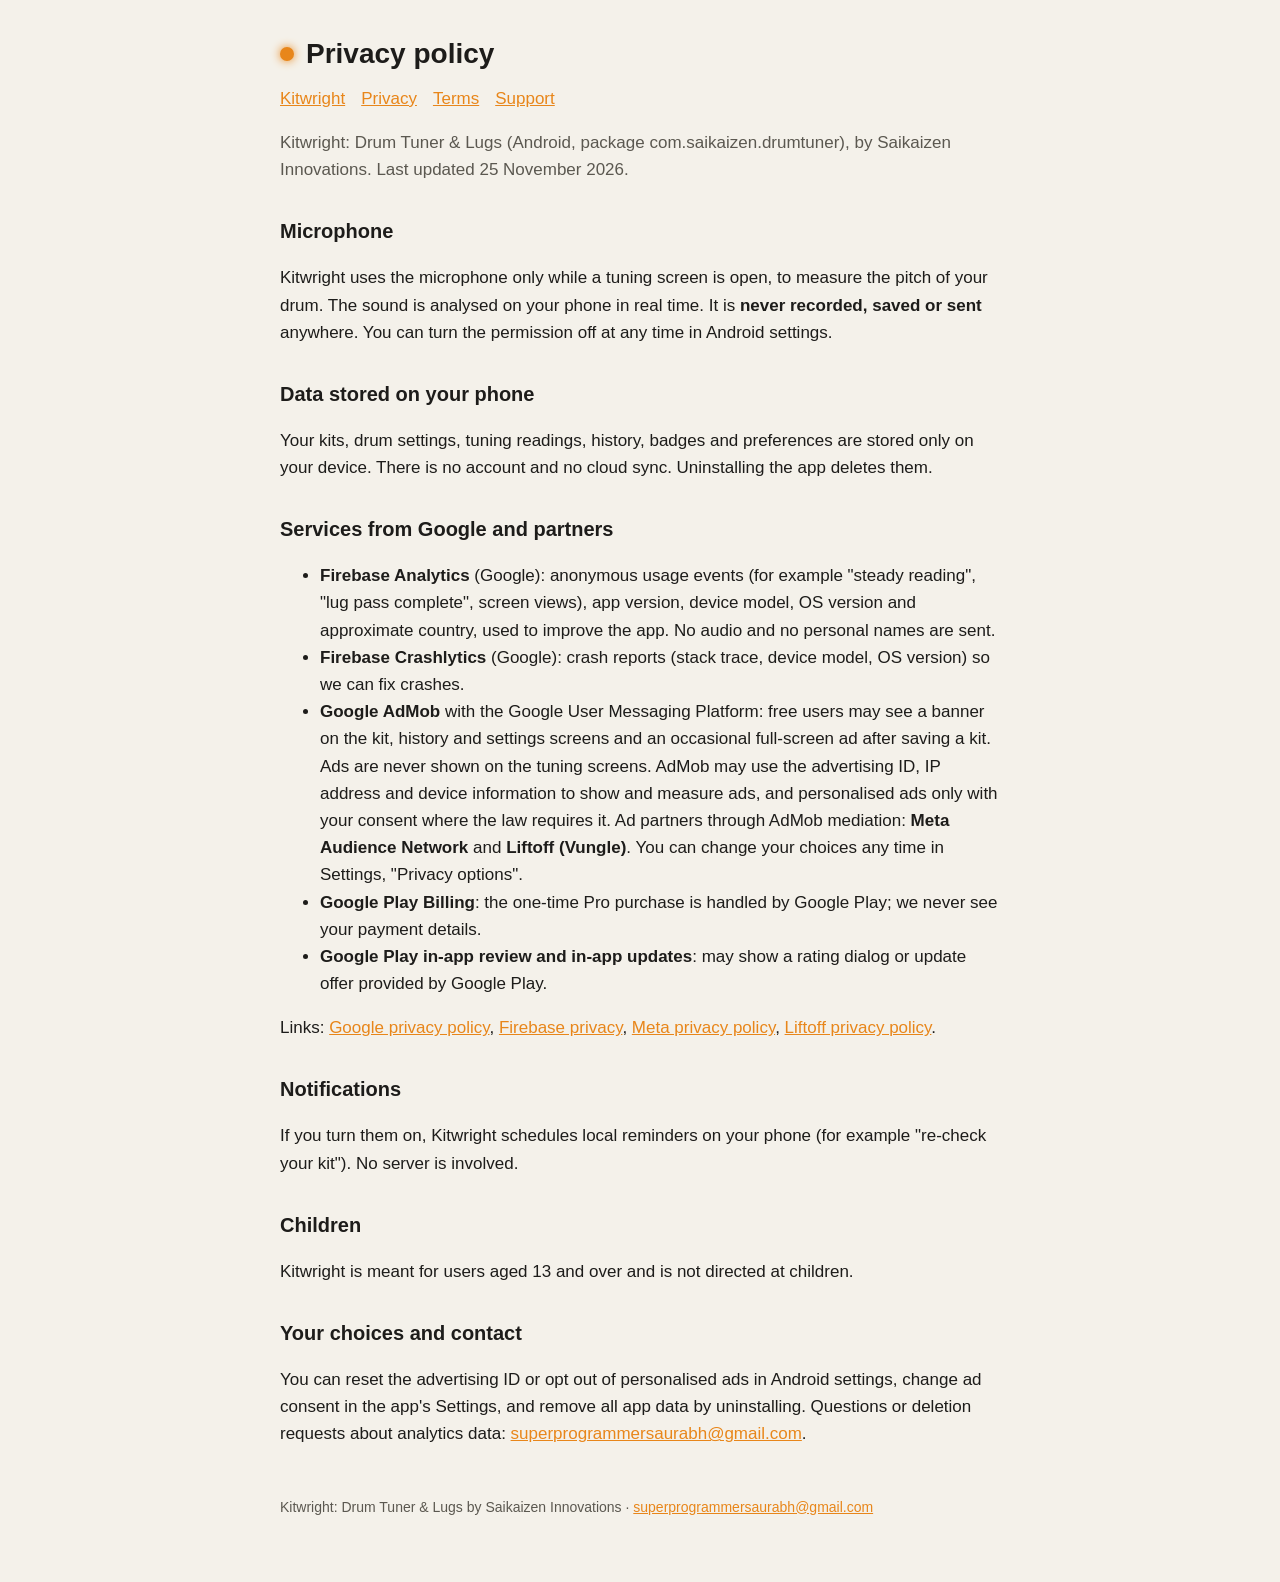
==== privacy.html @ 7bc23339 "Kitwright legal + support site" ====
<!doctype html><html lang="en"><head><meta charset="utf-8"><meta name="viewport" content="width=device-width,initial-scale=1"><link rel="stylesheet" href="style.css"><title>Privacy policy - Kitwright</title></head><body><main>
<header><span class="dot"></span><h1>Privacy policy</h1></header><nav><a href="index.html">Kitwright</a><a href="privacy.html">Privacy</a><a href="terms.html">Terms</a><a href="support.html">Support</a></nav>
<p class="soft">Kitwright: Drum Tuner &amp; Lugs (Android, package com.saikaizen.drumtuner), by Saikaizen Innovations. Last updated 25 November 2026.</p>
<h2>Microphone</h2>
<p>Kitwright uses the microphone only while a tuning screen is open, to measure the pitch of your drum. The sound is analysed on your phone in real time. It is <b>never recorded, saved or sent</b> anywhere. You can turn the permission off at any time in Android settings.</p>
<h2>Data stored on your phone</h2>
<p>Your kits, drum settings, tuning readings, history, badges and preferences are stored only on your device. There is no account and no cloud sync. Uninstalling the app deletes them.</p>
<h2>Services from Google and partners</h2>
<ul>
<li><b>Firebase Analytics</b> (Google): anonymous usage events (for example "steady reading", "lug pass complete", screen views), app version, device model, OS version and approximate country, used to improve the app. No audio and no personal names are sent.</li>
<li><b>Firebase Crashlytics</b> (Google): crash reports (stack trace, device model, OS version) so we can fix crashes.</li>
<li><b>Google AdMob</b> with the Google User Messaging Platform: free users may see a banner on the kit, history and settings screens and an occasional full-screen ad after saving a kit. Ads are never shown on the tuning screens. AdMob may use the advertising ID, IP address and device information to show and measure ads, and personalised ads only with your consent where the law requires it. Ad partners through AdMob mediation: <b>Meta Audience Network</b> and <b>Liftoff (Vungle)</b>. You can change your choices any time in Settings, "Privacy options".</li>
<li><b>Google Play Billing</b>: the one-time Pro purchase is handled by Google Play; we never see your payment details.</li>
<li><b>Google Play in-app review and in-app updates</b>: may show a rating dialog or update offer provided by Google Play.</li>
</ul>
<p>Links: <a href="https://policies.google.com/privacy">Google privacy policy</a>, <a href="https://firebase.google.com/support/privacy">Firebase privacy</a>, <a href="https://www.facebook.com/privacy/policy">Meta privacy policy</a>, <a href="https://liftoff.io/privacy-policy/">Liftoff privacy policy</a>.</p>
<h2>Notifications</h2>
<p>If you turn them on, Kitwright schedules local reminders on your phone (for example "re-check your kit"). No server is involved.</p>
<h2>Children</h2>
<p>Kitwright is meant for users aged 13 and over and is not directed at children.</p>
<h2>Your choices and contact</h2>
<p>You can reset the advertising ID or opt out of personalised ads in Android settings, change ad consent in the app's Settings, and remove all app data by uninstalling. Questions or deletion requests about analytics data: <a href="mailto:superprogrammersaurabh@gmail.com">superprogrammersaurabh@gmail.com</a>.</p>
<footer>Kitwright: Drum Tuner &amp; Lugs by Saikaizen Innovations · <a href="mailto:superprogrammersaurabh@gmail.com">superprogrammersaurabh@gmail.com</a></footer></main></body></html>
---- style.css ----
:root{--paper:#f4f1ea;--ink:#1d1c1a;--soft:#5b5850;--led:#e8861a;--card:#fffdf8;--rule:#ddd6c8}
@media (prefers-color-scheme:dark){:root{--paper:#1b1c1e;--ink:#ece8df;--soft:#a9a397;--card:#242527;--rule:#38393c}}
*{box-sizing:border-box}body{margin:0;background:var(--paper);color:var(--ink);font:17px/1.6 -apple-system,Segoe UI,Roboto,Helvetica,Arial,sans-serif}
main{max-width:760px;margin:0 auto;padding:32px 20px 64px}header{display:flex;align-items:center;gap:12px;margin-bottom:8px}
.dot{width:14px;height:14px;border-radius:50%;background:var(--led);box-shadow:0 0 10px var(--led)}
h1{font-size:28px;margin:0}h2{font-size:20px;margin-top:32px}a{color:var(--led)}p,li{color:var(--ink)}.soft{color:var(--soft)}
.card{background:var(--card);border:1px solid var(--rule);border-radius:12px;padding:16px 20px;margin:16px 0}
nav a{margin-right:16px}footer{margin-top:48px;color:var(--soft);font-size:14px}
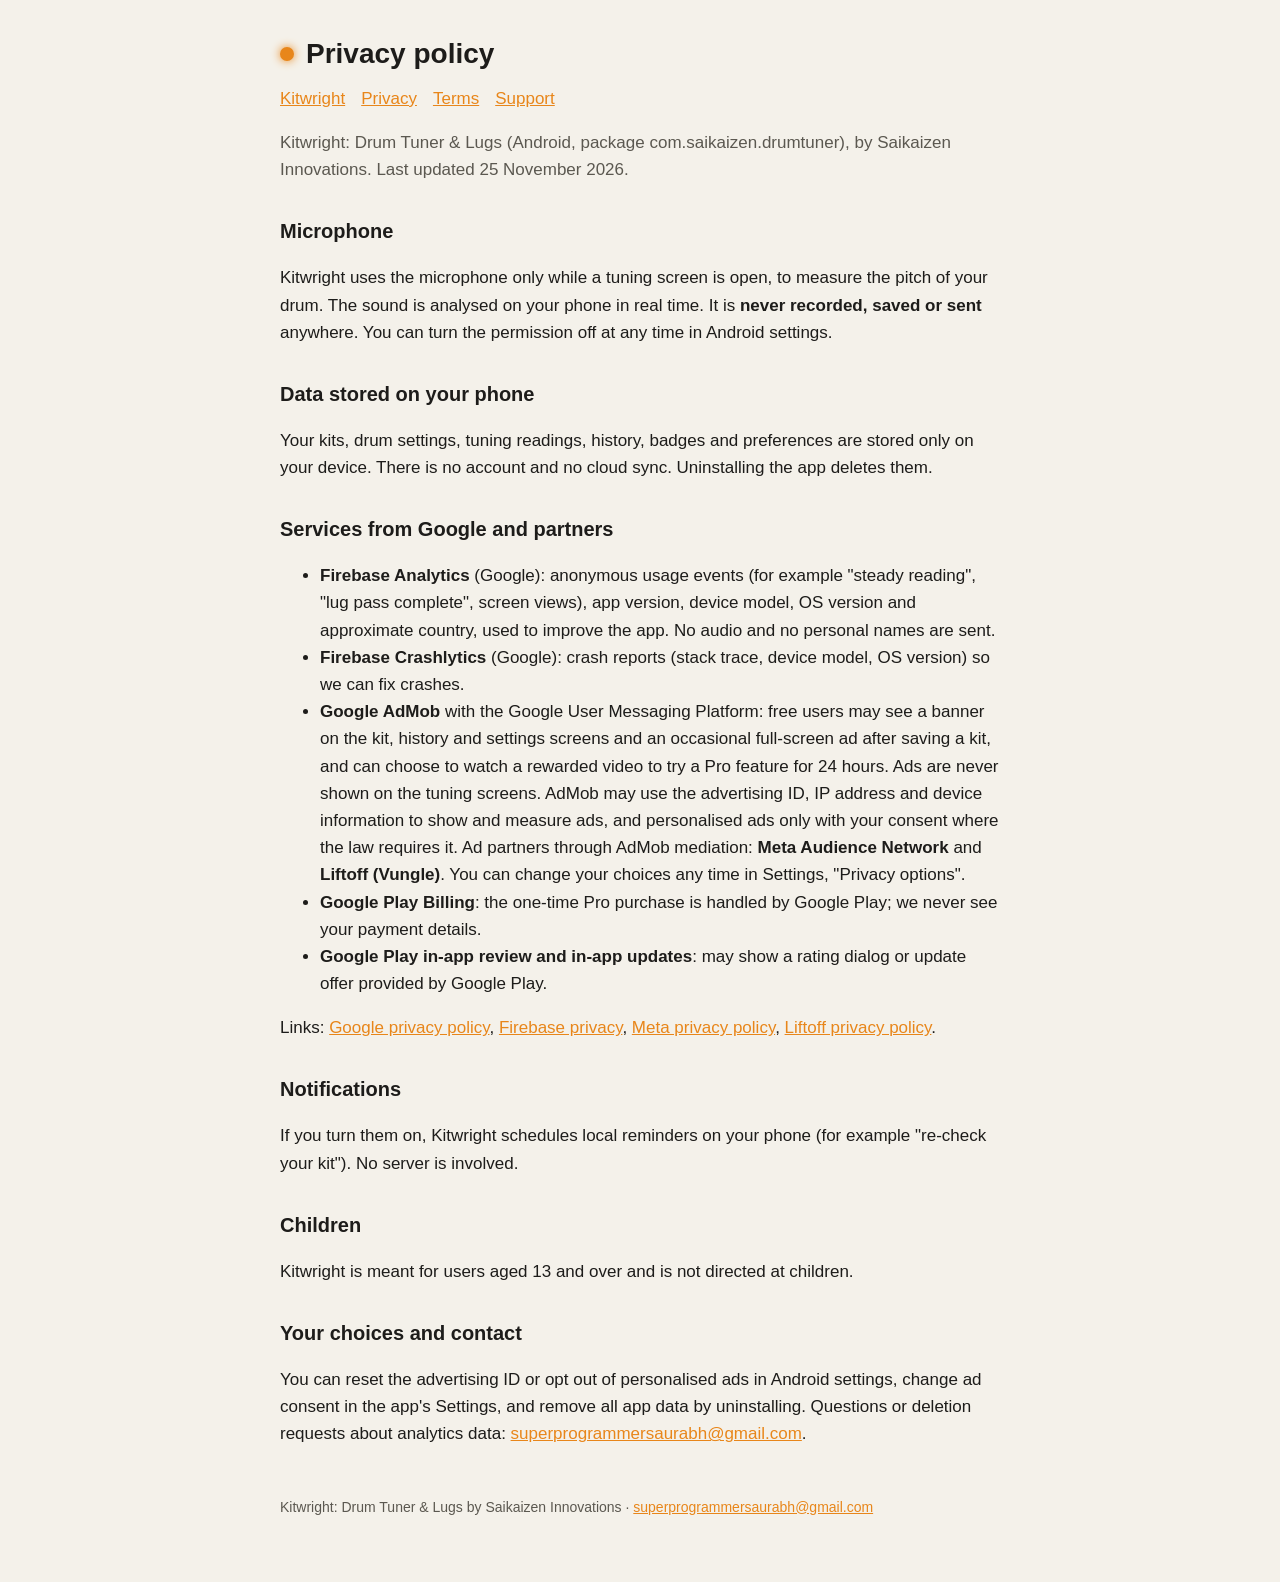
==== commit 869e55e8: "Privacy: mention opt-in rewarded videos" ====
--- a/privacy.html
+++ b/privacy.html
@@ -9,7 +9,7 @@
 <ul>
 <li><b>Firebase Analytics</b> (Google): anonymous usage events (for example "steady reading", "lug pass complete", screen views), app version, device model, OS version and approximate country, used to improve the app. No audio and no personal names are sent.</li>
 <li><b>Firebase Crashlytics</b> (Google): crash reports (stack trace, device model, OS version) so we can fix crashes.</li>
-<li><b>Google AdMob</b> with the Google User Messaging Platform: free users may see a banner on the kit, history and settings screens and an occasional full-screen ad after saving a kit. Ads are never shown on the tuning screens. AdMob may use the advertising ID, IP address and device information to show and measure ads, and personalised ads only with your consent where the law requires it. Ad partners through AdMob mediation: <b>Meta Audience Network</b> and <b>Liftoff (Vungle)</b>. You can change your choices any time in Settings, "Privacy options".</li>
+<li><b>Google AdMob</b> with the Google User Messaging Platform: free users may see a banner on the kit, history and settings screens and an occasional full-screen ad after saving a kit, and can choose to watch a rewarded video to try a Pro feature for 24 hours. Ads are never shown on the tuning screens. AdMob may use the advertising ID, IP address and device information to show and measure ads, and personalised ads only with your consent where the law requires it. Ad partners through AdMob mediation: <b>Meta Audience Network</b> and <b>Liftoff (Vungle)</b>. You can change your choices any time in Settings, "Privacy options".</li>
 <li><b>Google Play Billing</b>: the one-time Pro purchase is handled by Google Play; we never see your payment details.</li>
 <li><b>Google Play in-app review and in-app updates</b>: may show a rating dialog or update offer provided by Google Play.</li>
 </ul>
